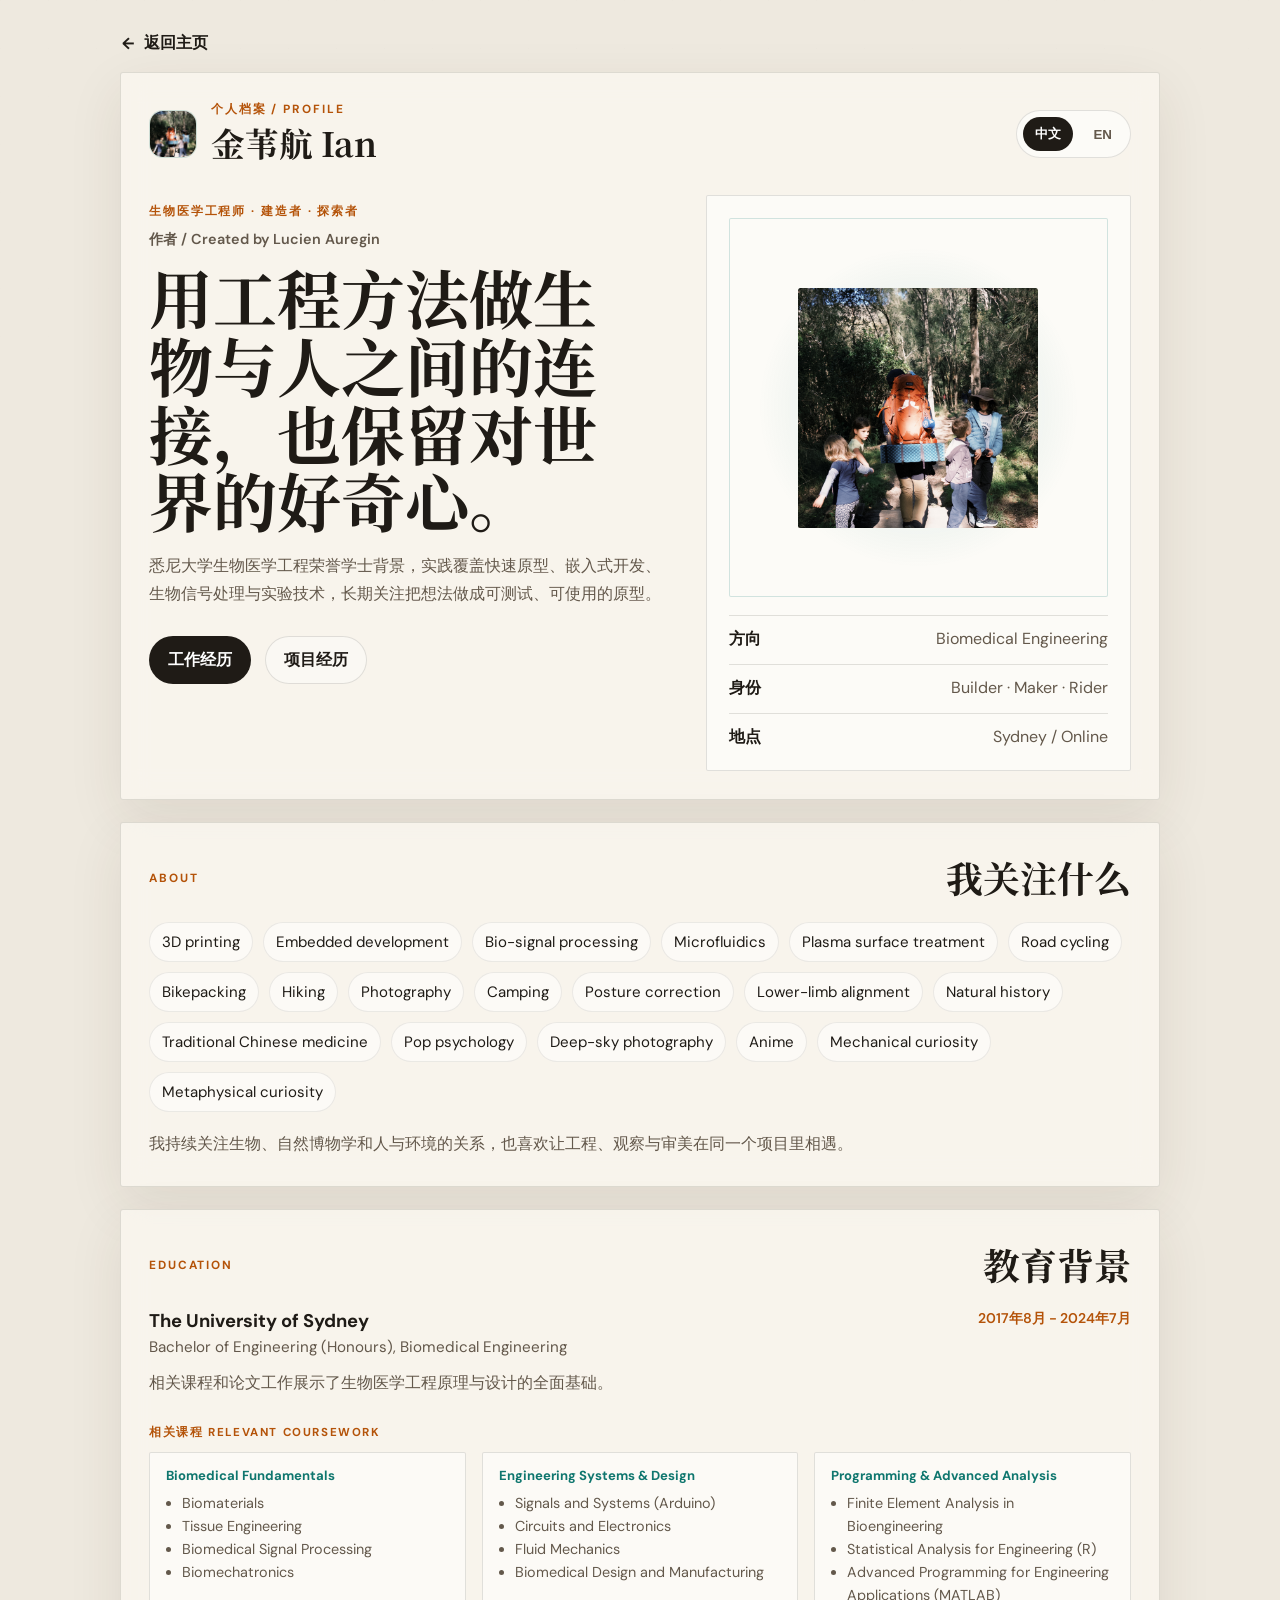
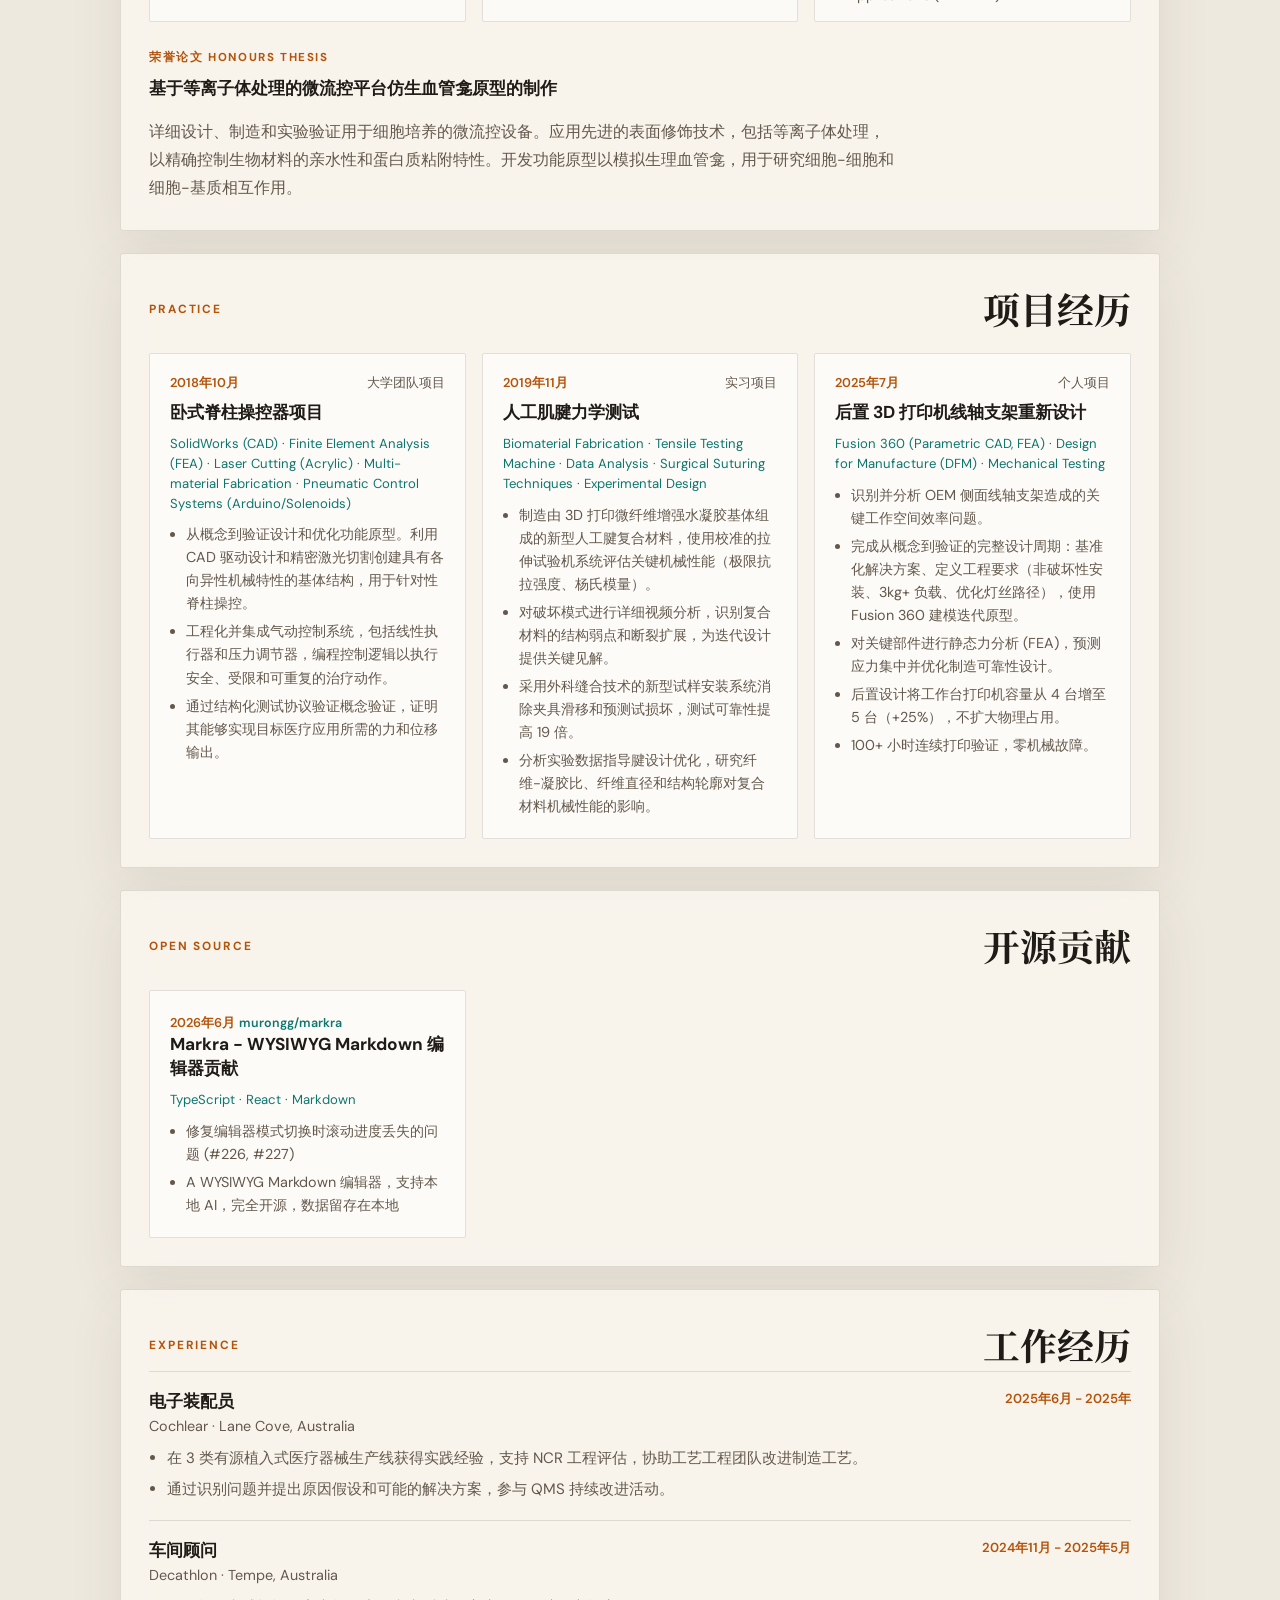
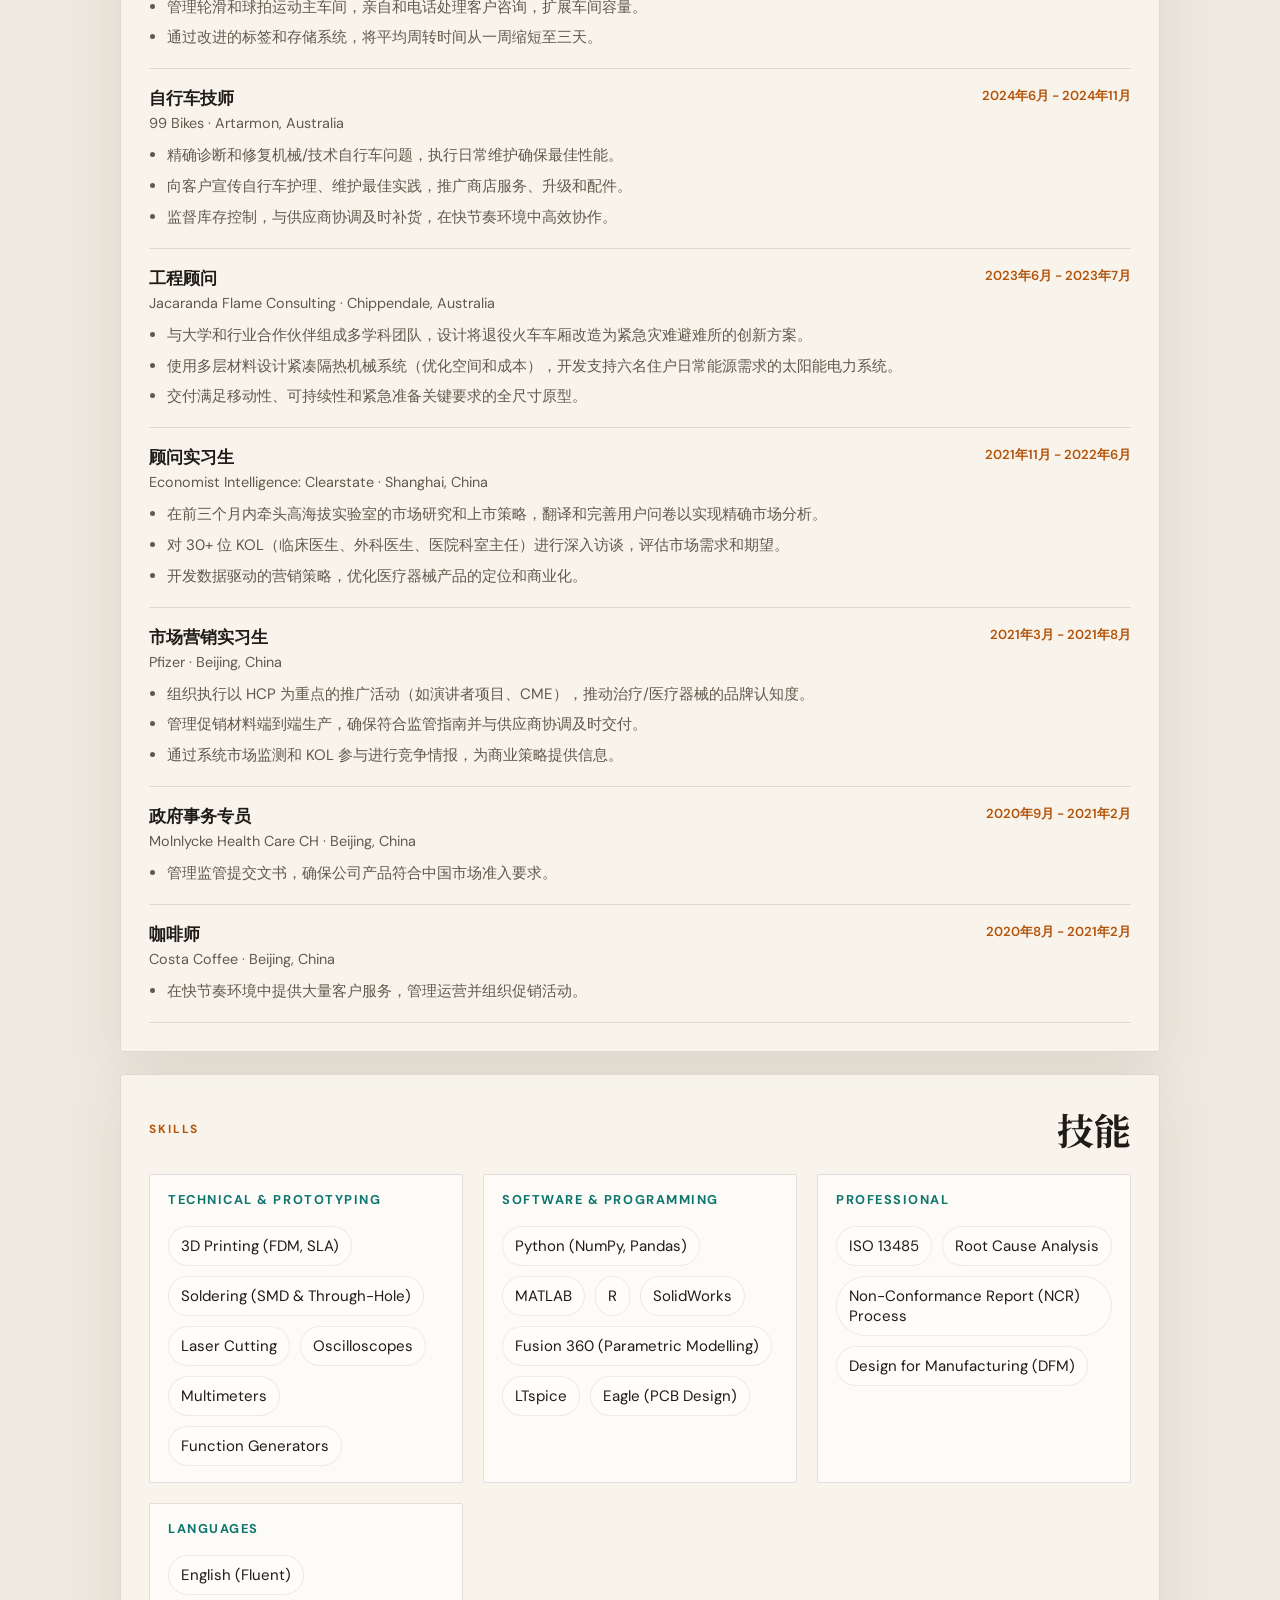
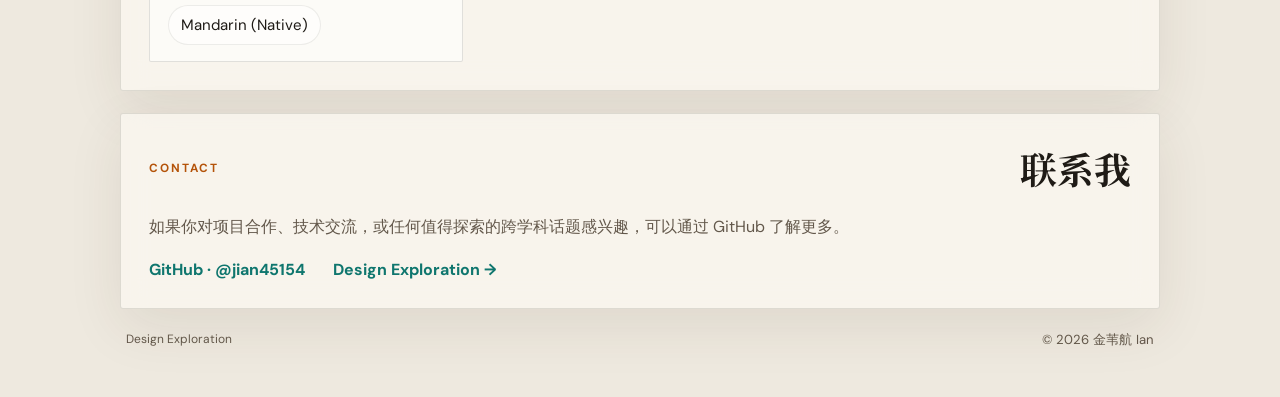
==== details.html @ 12841c48 "Redesign portfolio with concise landing page" ====
<!DOCTYPE html>
<html lang="zh-CN">
  <head>
    <meta charset="UTF-8" />
    <meta name="viewport" content="width=device-width, initial-scale=1.0" />
    <meta name="description" content="Personal portfolio of Weihang (Ian) Jin" />
    <meta name="theme-color" content="#f4efe6" />
    <meta property="og:type" content="website" />
    <meta property="og:title" content="Weihang (Ian) Jin | Personal Portfolio" />
    <meta property="og:description" content="Biomedical engineering, hands-on prototyping, and interdisciplinary curiosity." />
    <meta property="og:url" content="https://jian45154.github.io/" />
    <link rel="canonical" href="https://jian45154.github.io/" />
    <link rel="icon" href="./favicon.svg" type="image/svg+xml" />
    <title>Weihang (Ian) Jin | Personal Portfolio</title>
    <link rel="preconnect" href="https://fonts.googleapis.com" />
    <link rel="preconnect" href="https://fonts.gstatic.com" crossorigin />
    <link href="https://fonts.googleapis.com/css2?family=DM+Sans:wght@400;500;600;700&family=Noto+Serif+SC:wght@500;600;700&display=swap" rel="stylesheet" />
    <link rel="stylesheet" href="./styles.css" />
  </head>
  <body class="details-page">
    <a class="skip-link" href="#main-content">跳到主要内容</a>
    <div class="backdrop"></div>
    <main id="main-content" class="page details-shell">
      <nav class="details-nav" aria-label="Page navigation">
        <a class="back-link" href="./">
          <span aria-hidden="true">←</span>
          <span data-i18n="details.back">返回主页</span>
        </a>
      </nav>

      <!-- Hero -->
      <section class="hero">
        <div class="topbar">
          <div class="brand">
            <div class="portrait-ring" style="width:48px;height:48px;border-radius:14px;overflow:hidden;">
              <div class="portrait"><span>IA</span></div>
            </div>
            <div>
              <p class="eyebrow" data-i18n="details.eyebrow">个人档案 / Profile</p>
              <h1 data-field="brand-name">金苇航 Ian</h1>
            </div>
          </div>
          <div class="lang-switch" aria-label="Language switch">
            <button class="lang-btn active" type="button" data-lang="zh" aria-pressed="true">中文</button>
            <button class="lang-btn" type="button" data-lang="en" aria-pressed="false">EN</button>
          </div>
        </div>

        <div class="hero-grid">
          <div class="intro">
            <p class="kicker" data-field="hero-kicker">Biomedical Engineer · Builder · Explorer</p>
            <p class="byline" data-field="hero-byline">作者 / Created by Lucien Auregin</p>
            <h2 data-field="hero-title">用工程方法做生物与人之间的连接，也保留对世界的好奇心。</h2>
            <p class="lead" data-field="hero-lead">悉尼大学生物医学工程荣誉学士背景，实践覆盖快速原型、嵌入式开发、生物信号处理与实验技术，长期关注把想法做成可测试、可使用的原型。</p>
            <div class="actions">
              <a href="#experience" class="primary" data-i18n="details.experience">工作经历</a>
              <a href="#projects" class="secondary" data-i18n="details.projects">项目经历</a>
            </div>
          </div>

          <aside class="profile-card">
            <div class="portrait-ring">
              <div class="portrait"><span>IA</span></div>
            </div>
            <div class="stats">
              <div>
                <strong data-i18n="stats.title1">方向</strong>
                <span>Biomedical Engineering</span>
              </div>
              <div>
                <strong data-i18n="stats.title2">身份</strong>
                <span data-i18n="stats.value2">Builder · Maker · Rider</span>
              </div>
              <div>
                <strong data-i18n="stats.title3">地点</strong>
                <span data-i18n="stats.value3">Sydney / Online</span>
              </div>
            </div>
          </aside>
        </div>
      </section>

      <!-- About -->
      <section id="about" class="section">
        <div class="section-heading">
          <p class="eyebrow" data-i18n="about.eyebrow">About</p>
          <h3 data-field="about-title">我关注什么</h3>
        </div>
        <div class="chips" id="about-chips"></div>
        <p class="body-copy" data-field="about-body">我持续关注生物、自然博物学和人与环境的关系，也喜欢让工程、观察与审美在同一个项目里相遇。</p>
      </section>

      <!-- Education -->
      <section id="education" class="section">
        <div class="section-heading">
          <p class="eyebrow" data-i18n="education.eyebrow">Education</p>
          <h3 data-i18n="education.title">教育背景</h3>
        </div>
        <div class="edu-header">
          <div>
            <h4 data-field="edu-school">The University of Sydney</h4>
            <p class="edu-degree" data-field="edu-degree">Bachelor of Engineering (Honours), Biomedical Engineering</p>
          </div>
          <span class="edu-period" data-field="edu-period">Aug 2017 - Jul 2024</span>
        </div>
        <p class="edu-summary body-copy" data-field="edu-summary"></p>

        <div class="coursework-section">
          <h4 class="subsection-title">
            <span data-lang="zh">相关课程</span>
            <span data-lang="en">Relevant Coursework</span>
          </h4>
          <div class="coursework-list"></div>
        </div>

        <div class="thesis-section">
          <h4 class="subsection-title">
            <span data-lang="zh">荣誉论文</span>
            <span data-lang="en">Honours Thesis</span>
          </h4>
          <h5 class="thesis-title" data-field="thesis-title"></h5>
          <p class="body-copy" data-field="thesis-body"></p>
        </div>
      </section>

      <!-- Projects -->
      <section id="projects" class="section">
        <div class="section-heading">
          <p class="eyebrow" data-i18n="projects.eyebrow">Practice</p>
          <h3 data-i18n="projects.title">实践方向</h3>
        </div>
        <div class="cards"></div>
      </section>

      <!-- Open Source Contributions -->
      <section id="contributions" class="section">
        <div class="section-heading">
          <p class="eyebrow" data-i18n="contributions.eyebrow">Open Source</p>
          <h3 data-i18n="contributions.title">开源贡献</h3>
        </div>
        <div class="cards"></div>
      </section>

      <!-- Experience -->
      <section id="experience" class="section">
        <div class="section-heading">
          <p class="eyebrow" data-i18n="experience.eyebrow">Experience</p>
          <h3 data-i18n="experience.title">工作经历</h3>
        </div>
        <div class="experience-list"></div>
      </section>

      <!-- Skills -->
      <section id="skills" class="section">
        <div class="section-heading">
          <p class="eyebrow" data-i18n="skills.eyebrow">Skills</p>
          <h3 data-i18n="skills.title">技能</h3>
        </div>
        <div class="skills-grid"></div>
      </section>

      <!-- Contact -->
      <section class="section contact">
        <div class="section-heading">
          <p class="eyebrow" data-i18n="contact.eyebrow">Contact</p>
          <h3 data-i18n="contact.title">联系我</h3>
        </div>
        <p class="body-copy" data-i18n="contact.body">如果你对项目合作、技术交流，或任何值得探索的跨学科话题感兴趣，可以通过 GitHub 了解更多。</p>
        <a class="profile-link" href="https://github.com/jian45154" target="_blank" rel="noreferrer" data-i18n="contact.link">GitHub · @jian45154</a>
        <a class="profile-link" href="./design-demos/benchmark.html" target="_blank" rel="noopener" style="margin-left:1.5rem;">Design Exploration →</a>
      </section>

      <footer class="footer">
        <a href="./design-demos/benchmark.html" style="color:var(--muted);text-decoration:none;font-size:0.75rem;">Design Exploration</a>
        <span data-field="footer-name">© 2026 金苇航 Ian</span>
      </footer>
    </main>

    <script src="./script.js"></script>
  </body>
</html>
---- styles.css ----
:root {
  color-scheme: light;
  --bg: #f4efe6;
  --bg-2: #efe5d5;
  --card: rgba(255, 255, 255, 0.72);
  --text: #1f1b16;
  --muted: #63584b;
  --line: rgba(31, 27, 22, 0.12);
  --accent: #0f766e;
  --accent-2: #b45309;
  --shadow: 0 24px 70px rgba(68, 45, 21, 0.14);
}

* {
  box-sizing: border-box;
}

html {
  scroll-behavior: smooth;
}

body {
  margin: 0;
  font-family: "DM Sans", system-ui, sans-serif;
  color: var(--text);
  background:
    radial-gradient(circle at top left, rgba(180, 83, 9, 0.15), transparent 32%),
    radial-gradient(circle at top right, rgba(15, 118, 110, 0.12), transparent 30%),
    linear-gradient(180deg, var(--bg), var(--bg-2));
}

.skip-link {
  position: fixed;
  top: 12px;
  left: 12px;
  z-index: 10;
  transform: translateY(-160%);
  padding: 10px 14px;
  border-radius: 10px;
  background: var(--text);
  color: white;
  text-decoration: none;
}

.skip-link:focus {
  transform: translateY(0);
}

.backdrop {
  position: fixed;
  inset: 0;
  pointer-events: none;
  background-image:
    linear-gradient(rgba(31, 27, 22, 0.03) 1px, transparent 1px),
    linear-gradient(90deg, rgba(31, 27, 22, 0.03) 1px, transparent 1px);
  background-size: 36px 36px;
  mask-image: linear-gradient(180deg, rgba(0, 0, 0, 0.3), transparent 85%);
}

.page {
  width: min(1120px, calc(100% - 32px));
  margin: 0 auto;
  padding: 28px 0 48px;
}

.hero,
.section {
  background: var(--card);
  border: 1px solid var(--line);
  box-shadow: var(--shadow);
  backdrop-filter: blur(14px);
  border-radius: 28px;
  padding: 28px;
}

.section {
  margin-top: 22px;
}

.topbar,
.hero-grid,
.actions,
.brand,
.section-heading,
.stats {
  display: flex;
}

.topbar,
.section-heading {
  justify-content: space-between;
  align-items: center;
}

.brand {
  gap: 14px;
  align-items: center;
}

.brand-mark {
  display: grid;
  place-items: center;
  width: 48px;
  height: 48px;
  border-radius: 16px;
  background: linear-gradient(135deg, var(--accent), #14532d);
  color: white;
  font-size: 0.82rem;
  font-weight: 800;
  letter-spacing: 0.08em;
}

.eyebrow,
.kicker {
  margin: 0;
  text-transform: uppercase;
  letter-spacing: 0.16em;
  color: var(--accent-2);
  font-size: 0.74rem;
  font-weight: 700;
}

h1,
h2,
h3,
h4,
p {
  margin: 0;
}

h1,
h2,
h3 {
  font-family: "Noto Serif SC", Georgia, serif;
}

h1 {
  font-size: clamp(1.6rem, 3vw, 2.1rem);
}

h2 {
  margin-top: 14px;
  font-size: clamp(2.2rem, 5vw, 4.2rem);
  line-height: 1.06;
  max-width: 12ch;
}

h3 {
  font-size: clamp(1.5rem, 3vw, 2.3rem);
}

h4 {
  font-size: 1.08rem;
  margin-bottom: 10px;
}

.hero-grid {
  gap: 30px;
  align-items: stretch;
  margin-top: 28px;
}

.intro {
  flex: 1.25;
  padding-top: 8px;
}

.byline {
  margin-top: 10px;
  color: var(--muted);
  font-size: 0.9rem;
  font-weight: 600;
}

.lead,
.body-copy {
  color: var(--muted);
  line-height: 1.75;
  margin-top: 18px;
  max-width: 68ch;
}

.actions {
  gap: 14px;
  margin-top: 28px;
  flex-wrap: wrap;
}

.primary,
.secondary {
  text-decoration: none;
  border-radius: 999px;
  padding: 12px 18px;
  font-weight: 700;
  border: 1px solid transparent;
  transition:
    transform 160ms ease,
    background-color 160ms ease,
    border-color 160ms ease;
}

.primary {
  background: var(--text);
  color: white;
}

.secondary {
  color: var(--text);
  border-color: var(--line);
  background: rgba(255, 255, 255, 0.35);
}

.primary:hover,
.secondary:hover {
  transform: translateY(-2px);
}

.profile-card {
  flex: 0.9;
  min-width: 290px;
  border-radius: 24px;
  border: 1px solid var(--line);
  background: rgba(255, 255, 255, 0.55);
  padding: 22px;
}

.portrait-ring {
  display: grid;
  place-items: center;
  aspect-ratio: 1;
  border-radius: 28px;
  background: radial-gradient(circle at center, rgba(15, 118, 110, 0.18), transparent 60%);
  border: 1px solid rgba(15, 118, 110, 0.18);
}

.portrait {
  display: grid;
  place-items: center;
  width: min(100%, 240px);
  aspect-ratio: 1;
  border-radius: 999px;
  background: linear-gradient(145deg, #ffffff, #eadcc7);
  box-shadow: inset 0 0 0 1px rgba(31, 27, 22, 0.08);
}

.portrait span {
  font-size: 2.1rem;
  font-weight: 800;
  letter-spacing: 0.2em;
}

.stats {
  flex-direction: column;
  gap: 14px;
  margin-top: 18px;
}

.stats div {
  display: flex;
  justify-content: space-between;
  gap: 12px;
  border-top: 1px solid var(--line);
  padding-top: 12px;
}

.stats strong {
  min-width: 3em;
}

.stats span {
  text-align: right;
  color: var(--muted);
}

.chips {
  display: flex;
  flex-wrap: wrap;
  gap: 10px;
  margin-top: 18px;
}

.chips span {
  padding: 9px 12px;
  border-radius: 999px;
  background: rgba(255, 255, 255, 0.5);
  border: 1px solid rgba(31, 27, 22, 0.08);
  color: var(--text);
  font-size: 0.94rem;
}

.cards {
  display: grid;
  grid-template-columns: repeat(3, minmax(0, 1fr));
  gap: 16px;
  margin-top: 18px;
}

.card {
  background: rgba(255, 255, 255, 0.62);
  border: 1px solid var(--line);
  border-radius: 22px;
  padding: 20px;
}

.contact .profile-link {
  display: inline-flex;
  margin-top: 18px;
  color: var(--accent);
  font-weight: 700;
  text-decoration: none;
}

.contact .profile-link:hover {
  text-decoration: underline;
  text-underline-offset: 4px;
}

.lang-switch {
  display: inline-flex;
  gap: 8px;
  padding: 6px;
  border-radius: 999px;
  background: rgba(255, 255, 255, 0.55);
  border: 1px solid var(--line);
}

.lang-btn {
  border: 0;
  background: transparent;
  color: var(--muted);
  padding: 8px 12px;
  border-radius: 999px;
  font-weight: 700;
  cursor: pointer;
}

.lang-btn.active {
  background: var(--text);
  color: white;
}

.footer {
  display: flex;
  justify-content: space-between;
  gap: 16px;
  padding: 22px 6px 0;
  color: var(--muted);
  font-size: 0.82rem;
}

a:focus-visible,
button:focus-visible {
  outline: 3px solid rgba(15, 118, 110, 0.42);
  outline-offset: 3px;
}

/* Education */
.edu-header {
  display: flex;
  justify-content: space-between;
  align-items: flex-start;
  gap: 16px;
  margin-top: 18px;
}
.edu-header h4 { font-size: 1.15rem; margin-bottom: 4px; }
.edu-degree { color: var(--muted); font-size: 0.95rem; margin: 0; }
.edu-period {
  font-size: 0.88rem;
  color: var(--accent-2);
  font-weight: 600;
  white-space: nowrap;
  flex-shrink: 0;
}
.edu-summary { margin-top: 12px !important; }

.subsection-title {
  font-size: 0.72rem;
  text-transform: uppercase;
  letter-spacing: 0.14em;
  color: var(--accent-2);
  font-weight: 700;
  margin: 28px 0 12px;
}
.thesis-title { font-size: 1.05rem; margin: 0 0 8px; font-weight: 700; }

.coursework-section { margin-top: 0; }
.coursework-list {
  display: grid;
  grid-template-columns: repeat(auto-fit, minmax(220px, 1fr));
  gap: 16px;
}
.coursework-group {
  background: rgba(255,255,255,0.5);
  border: 1px solid var(--line);
  border-radius: 16px;
  padding: 14px 16px;
}
.coursework-group h4 {
  font-size: 0.82rem;
  font-weight: 700;
  color: var(--accent);
  margin-bottom: 8px;
}
.coursework-group ul {
  margin: 0; padding-left: 16px;
  color: var(--muted);
  font-size: 0.9rem;
  line-height: 1.6;
}

/* Experience */
.exp-item {
  border-top: 1px solid var(--line);
  padding: 18px 0;
}
.exp-item:last-child { border-bottom: 1px solid var(--line); }
.exp-header {
  display: flex;
  justify-content: space-between;
  align-items: flex-start;
  gap: 16px;
  margin-bottom: 10px;
}
.exp-left { flex: 1; }
.exp-title { font-size: 1.05rem; margin: 0 0 2px; font-weight: 700; }
.exp-company { font-size: 0.9rem; color: var(--muted); }
.exp-period { font-size: 0.82rem; color: var(--accent-2); font-weight: 600; white-space: nowrap; flex-shrink: 0; }
.exp-highlights {
  margin: 0;
  padding-left: 18px;
  color: var(--muted);
  font-size: 0.94rem;
  line-height: 1.65;
}
.exp-highlights li + li { margin-top: 6px; }

/* Skills */
.skills-grid {
  display: grid;
  grid-template-columns: repeat(auto-fit, minmax(240px, 1fr));
  gap: 20px;
  margin-top: 18px;
}
.skill-group {
  background: rgba(255,255,255,0.55);
  border: 1px solid var(--line);
  border-radius: 18px;
  padding: 16px 18px;
}
.skill-category {
  font-size: 0.8rem;
  text-transform: uppercase;
  letter-spacing: 0.12em;
  color: var(--accent);
  font-weight: 700;
  margin: 0 0 10px;
}

/* Project cards */
.project-card .card-header {
  display: flex;
  justify-content: space-between;
  align-items: center;
  margin-bottom: 8px;
  gap: 8px;
}
.card-period { font-size: 0.8rem; color: var(--accent-2); font-weight: 600; }
.card-org { font-size: 0.8rem; color: var(--muted); }
.card-repo {
  font-size: 0.78rem;
  color: var(--accent);
  text-decoration: none;
  font-weight: 600;
}
.card-repo:hover { text-decoration: underline; }
.card-tech {
  font-size: 0.82rem;
  color: var(--accent);
  margin-bottom: 10px;
  line-height: 1.5;
}
.card-highlights {
  margin: 0;
  padding-left: 16px;
  color: var(--muted);
  font-size: 0.9rem;
  line-height: 1.6;
}
.card-highlights li + li { margin-top: 5px; }

@media (max-width: 860px) {
  .edu-header { flex-direction: column; }
  .exp-header { flex-direction: column; gap: 4px; }
  .coursework-list { grid-template-columns: 1fr; }
  .skills-grid { grid-template-columns: 1fr; }
}

/* Editorial portfolio */
.home-page,
.details-page {
  background:
    linear-gradient(90deg, transparent 0, transparent calc(50% - 0.5px), rgba(31, 27, 22, 0.055) 50%, transparent calc(50% + 0.5px)),
    #eee9df;
}

.home-page .backdrop,
.details-page .backdrop {
  opacity: 0.42;
  background-size: 48px 48px;
}

.home-shell {
  min-height: 100vh;
  display: flex;
  flex-direction: column;
  padding: 34px 0 24px;
}

.site-header,
.details-nav {
  display: flex;
  justify-content: space-between;
  align-items: center;
}

.wordmark {
  display: grid;
  place-items: center;
  width: 46px;
  height: 46px;
  border: 1px solid var(--text);
  color: var(--text);
  text-decoration: none;
  font-family: "Noto Serif SC", Georgia, serif;
  font-weight: 700;
  letter-spacing: -0.04em;
}

.home-hero {
  flex: 1;
  display: grid;
  grid-template-columns: minmax(0, 1.25fr) minmax(280px, 0.75fr);
  gap: clamp(48px, 8vw, 120px);
  align-items: center;
  padding: clamp(64px, 10vh, 120px) 0;
}

.home-copy {
  max-width: 720px;
}

.home-name {
  margin-top: 22px;
  font-size: clamp(4rem, 8vw, 7.4rem);
  font-family: "Noto Serif SC", Georgia, serif;
  font-weight: 600;
  line-height: 0.95;
  letter-spacing: -0.065em;
}

.home-copy h2 {
  max-width: 30ch;
  margin-top: 30px;
  font-family: "DM Sans", "Noto Serif SC", system-ui, sans-serif;
  font-size: clamp(1.35rem, 2.4vw, 2rem);
  font-weight: 500;
  line-height: 1.35;
  letter-spacing: -0.025em;
  text-wrap: balance;
}

.home-copy .lead {
  max-width: 56ch;
  margin-top: 30px;
  font-size: clamp(1rem, 1.5vw, 1.18rem);
}

.home-actions {
  display: flex;
  flex-wrap: wrap;
  gap: 14px 28px;
  align-items: center;
  margin-top: 38px;
}

.text-link {
  color: var(--muted);
  text-decoration: none;
  font-weight: 600;
  padding-bottom: 4px;
  border-bottom: 1px solid rgba(31, 27, 22, 0.22);
}

.primary-link {
  display: inline-flex;
  gap: 14px;
  align-items: center;
  color: var(--text);
  font-size: 1.05rem;
  border-bottom-color: var(--text);
}

.text-link:hover {
  color: var(--accent);
  border-bottom-color: var(--accent);
}

.home-portrait {
  margin: 0;
  align-self: center;
}

.home-portrait .portrait {
  width: 100%;
  max-width: 370px;
  border-radius: 2px;
  aspect-ratio: 4 / 5;
  background: #ded3c2;
  box-shadow: 18px 18px 0 rgba(180, 83, 9, 0.12);
  overflow: hidden;
}

.home-portrait .portrait img {
  border-radius: 2px !important;
  filter: saturate(0.78) contrast(1.03);
}

.home-portrait figcaption {
  display: flex;
  justify-content: space-between;
  gap: 18px;
  max-width: 370px;
  margin-top: 16px;
  color: var(--muted);
  font-size: 0.78rem;
  text-transform: uppercase;
  letter-spacing: 0.08em;
}

.home-footer {
  display: flex;
  justify-content: space-between;
  gap: 20px;
  padding-top: 18px;
  border-top: 1px solid var(--line);
  color: var(--muted);
  font-size: 0.78rem;
}

.details-shell {
  max-width: 1040px;
}

.details-nav {
  padding: 4px 2px 18px;
}

.back-link {
  display: inline-flex;
  gap: 10px;
  align-items: center;
  color: var(--text);
  text-decoration: none;
  font-weight: 700;
}

.details-page .hero,
.details-page .section {
  border-radius: 3px;
  box-shadow: 0 18px 55px rgba(68, 45, 21, 0.09);
  background: rgba(250, 247, 240, 0.82);
}

.details-page .card,
.details-page .profile-card,
.details-page .coursework-group,
.details-page .skill-group {
  border-radius: 2px;
}

.details-page .portrait-ring {
  border-radius: 2px;
}

.details-page .portrait {
  border-radius: 2px;
  overflow: hidden;
}

.details-page .portrait img {
  border-radius: 2px !important;
}

@media (max-width: 760px) {
  .home-shell {
    padding-top: 22px;
  }

  .home-hero {
    grid-template-columns: 1fr;
    gap: 46px;
    padding: 56px 0;
  }

  .home-copy h2 {
    font-size: clamp(1.25rem, 5.8vw, 1.75rem);
  }

  .home-name {
    font-size: clamp(3.6rem, 18vw, 5.4rem);
  }

  .home-portrait {
    width: min(82%, 370px);
  }

  .home-footer,
  .home-portrait figcaption {
    flex-direction: column;
  }
}

@media (max-width: 640px) {
  .stats div { flex-direction: column; }
  .stats span { text-align: left; }
}

@media (prefers-reduced-motion: reduce) {
  html { scroll-behavior: auto; }
  .primary, .secondary { transition: none; }
}
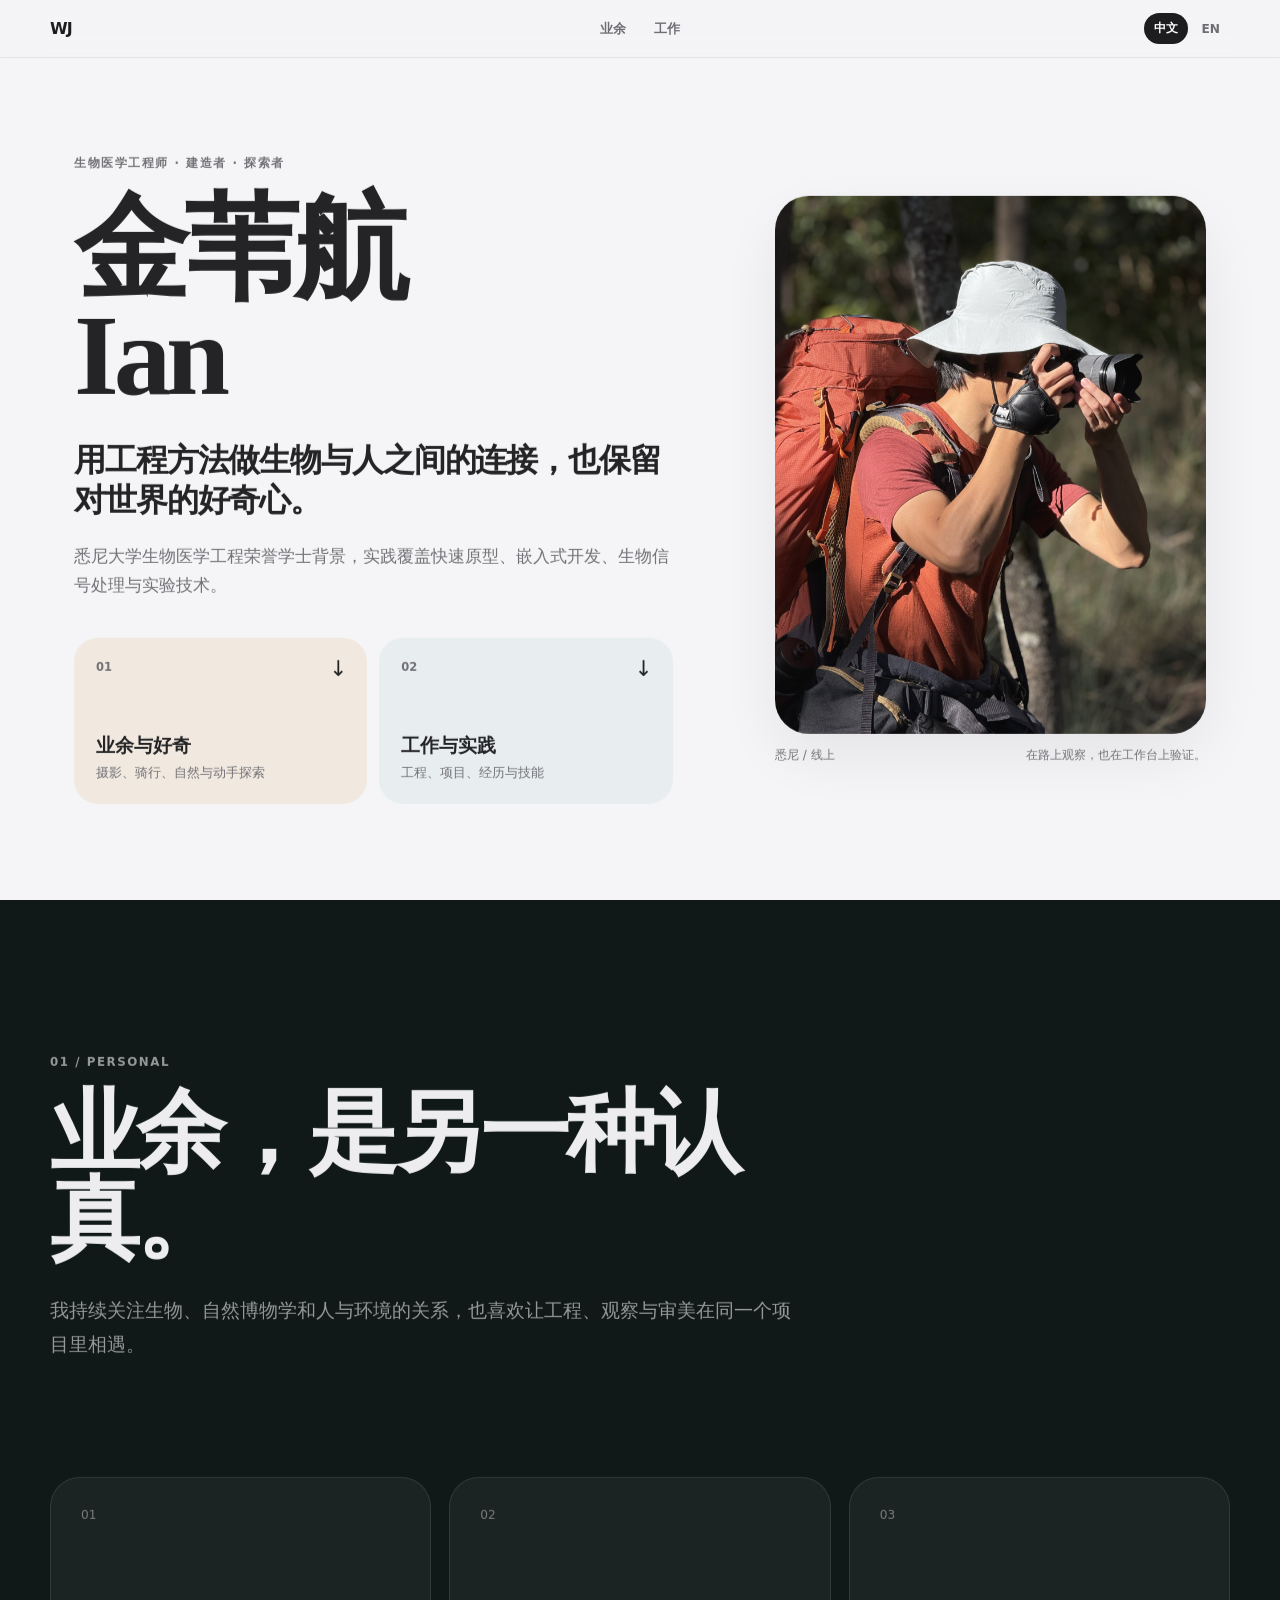
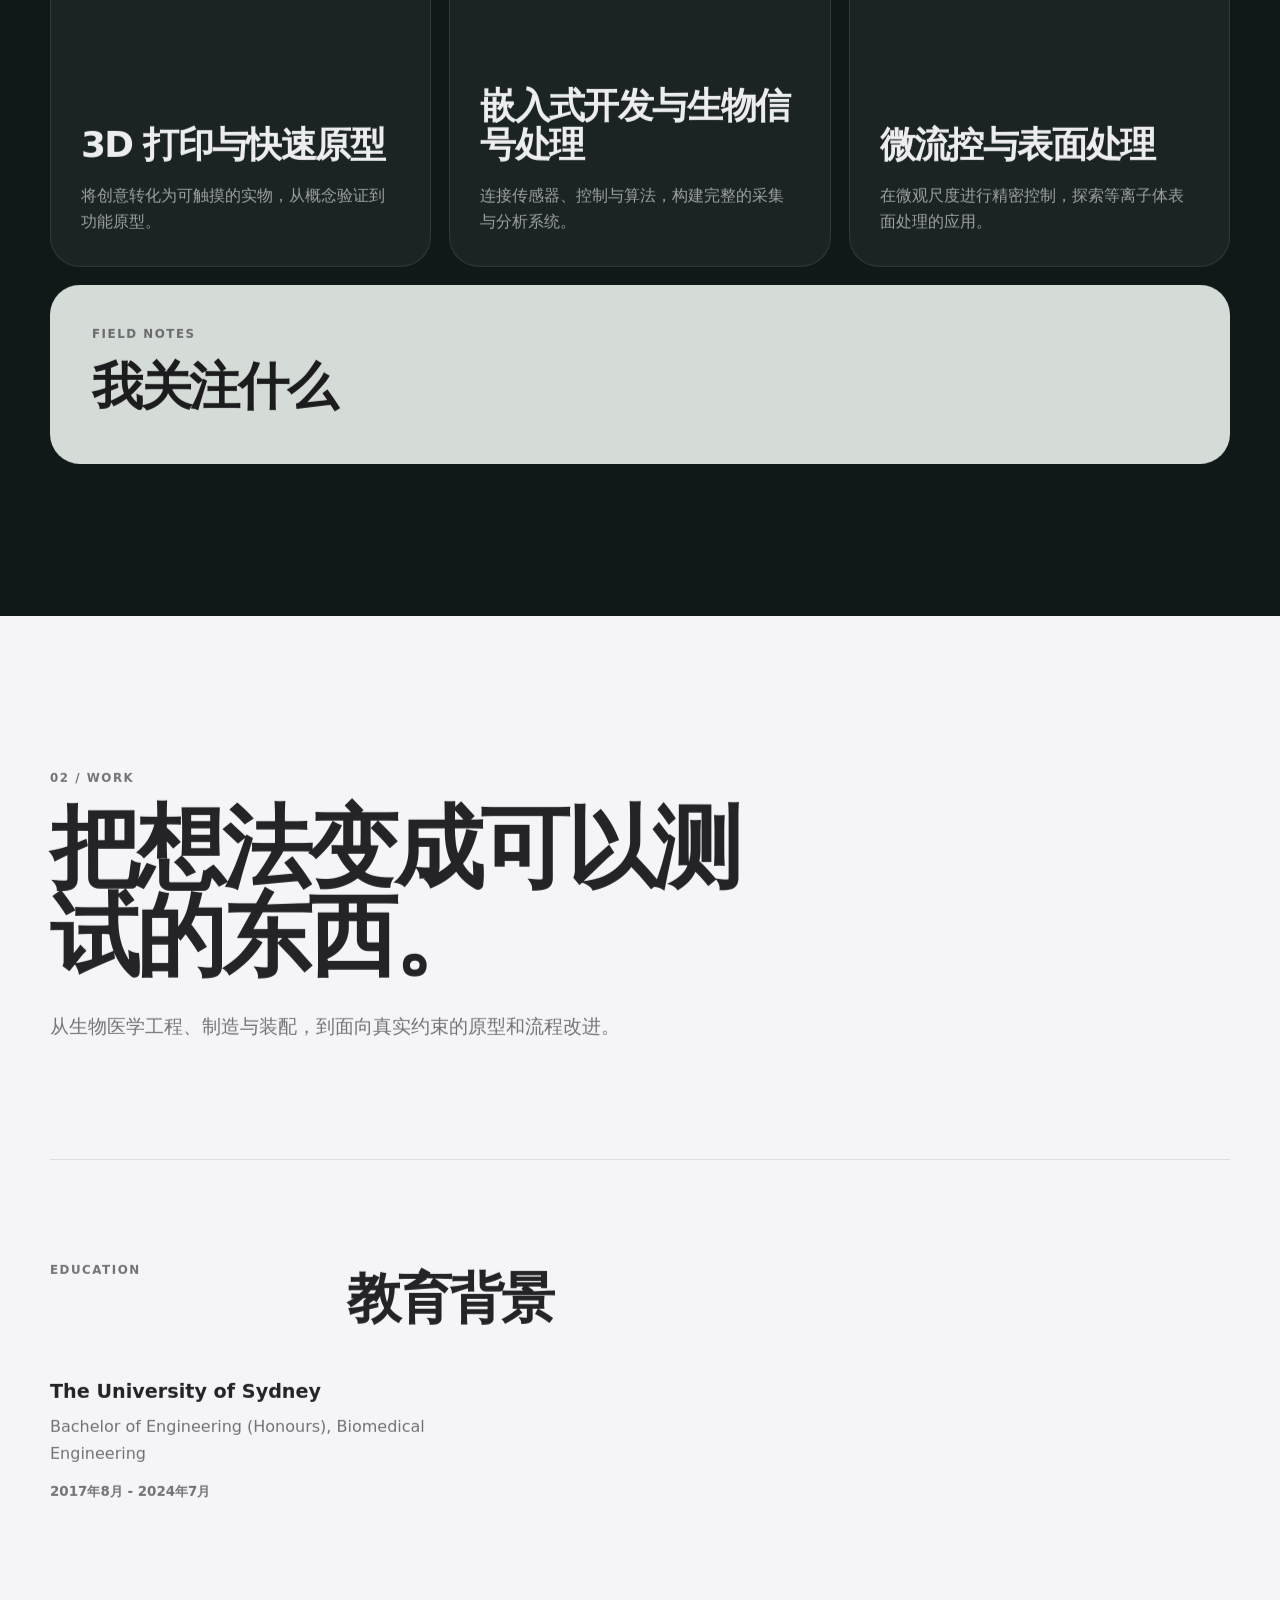
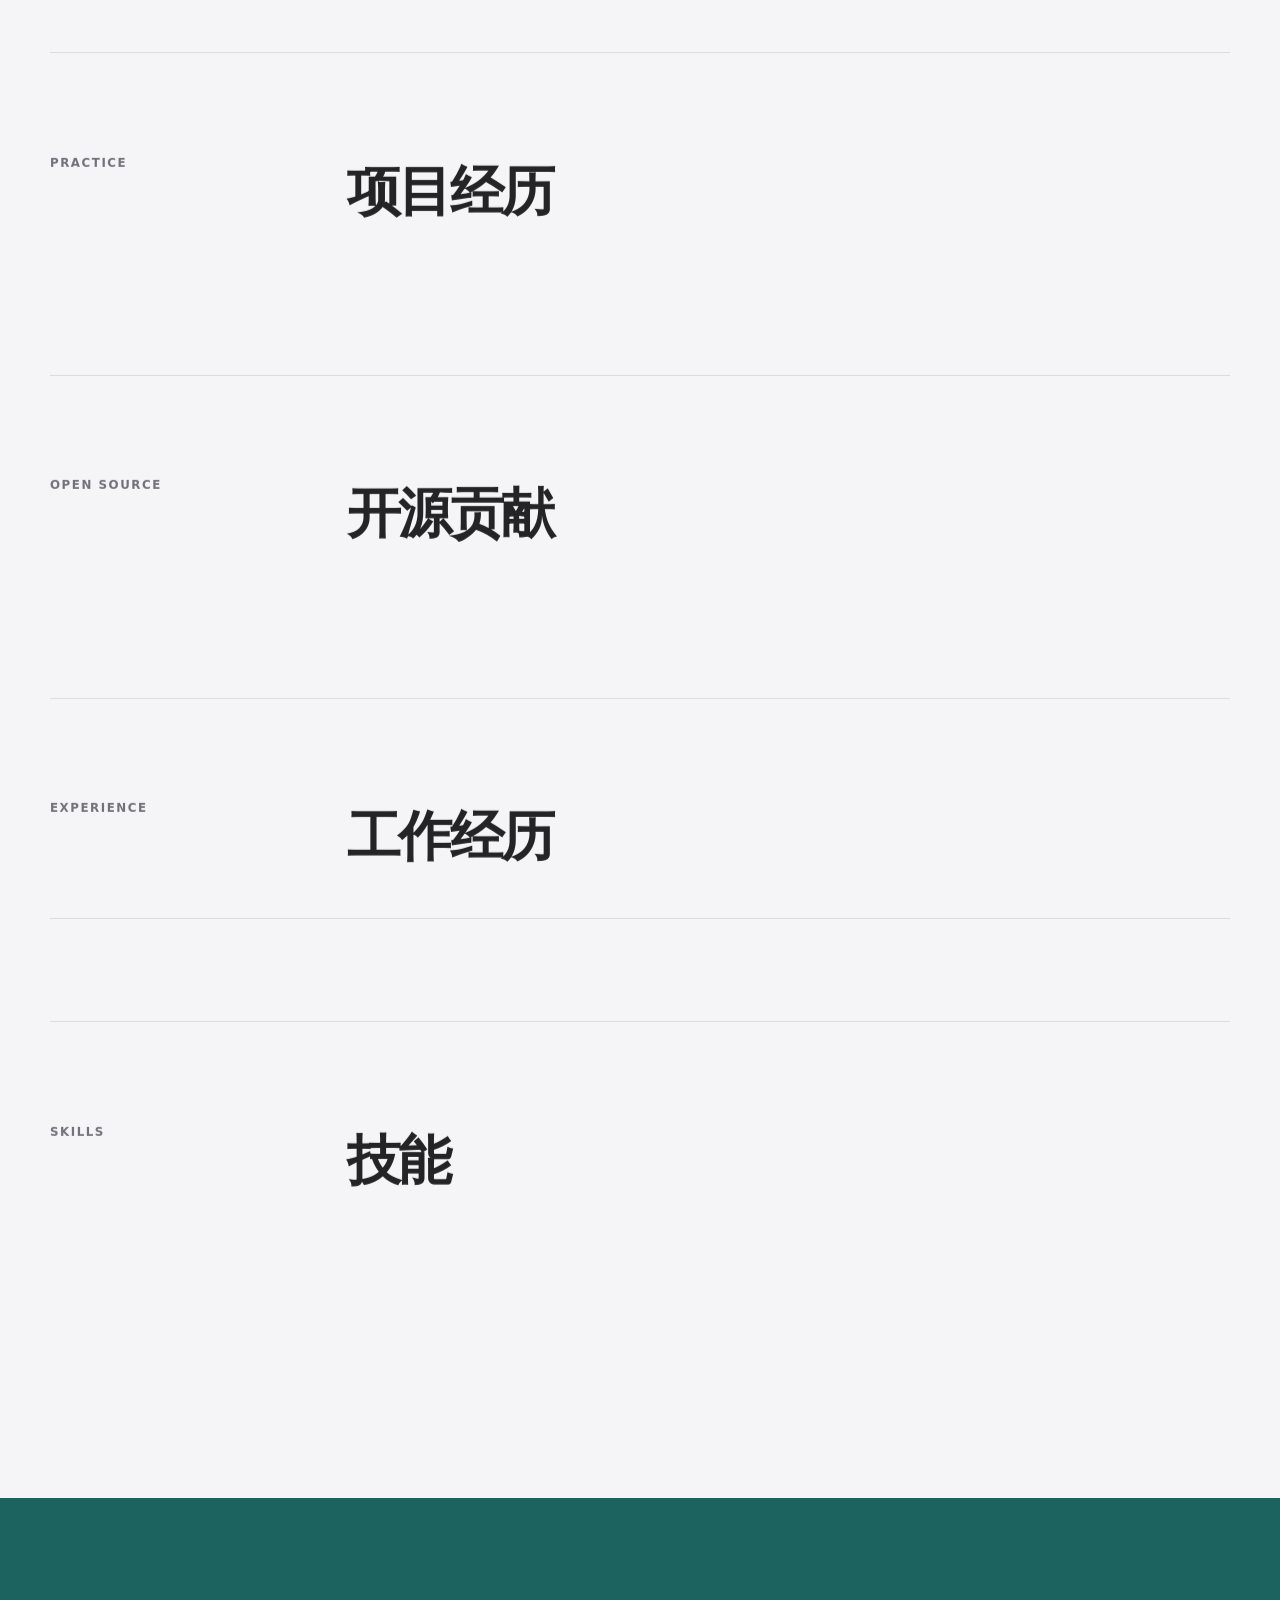
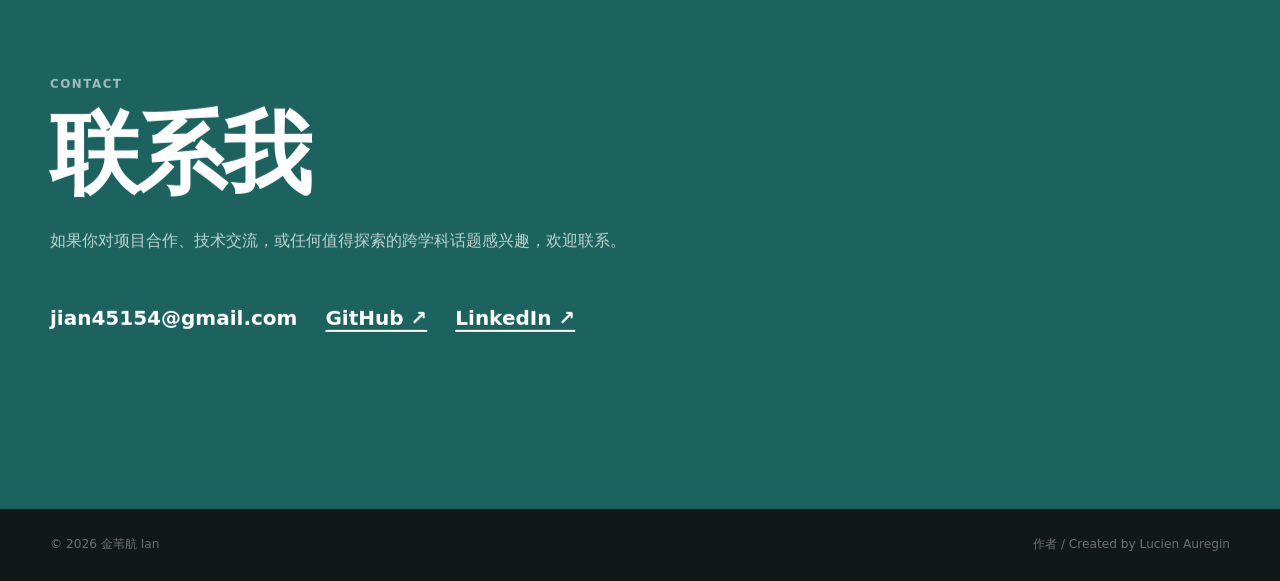
==== commit 0f573aca: "Unify portfolio into scrolling single page" ====
--- a/details.html
+++ b/details.html
@@ -3,179 +3,11 @@
   <head>
     <meta charset="UTF-8" />
     <meta name="viewport" content="width=device-width, initial-scale=1.0" />
-    <meta name="description" content="Personal portfolio of Weihang (Ian) Jin" />
-    <meta name="theme-color" content="#f4efe6" />
-    <meta property="og:type" content="website" />
-    <meta property="og:title" content="Weihang (Ian) Jin | Personal Portfolio" />
-    <meta property="og:description" content="Biomedical engineering, hands-on prototyping, and interdisciplinary curiosity." />
-    <meta property="og:url" content="https://jian45154.github.io/" />
-    <link rel="canonical" href="https://jian45154.github.io/" />
-    <link rel="icon" href="./favicon.svg" type="image/svg+xml" />
-    <title>Weihang (Ian) Jin | Personal Portfolio</title>
-    <link rel="preconnect" href="https://fonts.googleapis.com" />
-    <link rel="preconnect" href="https://fonts.gstatic.com" crossorigin />
-    <link href="https://fonts.googleapis.com/css2?family=DM+Sans:wght@400;500;600;700&family=Noto+Serif+SC:wght@500;600;700&display=swap" rel="stylesheet" />
-    <link rel="stylesheet" href="./styles.css" />
+    <meta http-equiv="refresh" content="0; url=./#work" />
+    <link rel="canonical" href="https://jian45154.github.io/#work" />
+    <title>Redirecting to portfolio</title>
   </head>
-  <body class="details-page">
-    <a class="skip-link" href="#main-content">跳到主要内容</a>
-    <div class="backdrop"></div>
-    <main id="main-content" class="page details-shell">
-      <nav class="details-nav" aria-label="Page navigation">
-        <a class="back-link" href="./">
-          <span aria-hidden="true">←</span>
-          <span data-i18n="details.back">返回主页</span>
-        </a>
-      </nav>
-
-      <!-- Hero -->
-      <section class="hero">
-        <div class="topbar">
-          <div class="brand">
-            <div class="portrait-ring" style="width:48px;height:48px;border-radius:14px;overflow:hidden;">
-              <div class="portrait"><span>IA</span></div>
-            </div>
-            <div>
-              <p class="eyebrow" data-i18n="details.eyebrow">个人档案 / Profile</p>
-              <h1 data-field="brand-name">金苇航 Ian</h1>
-            </div>
-          </div>
-          <div class="lang-switch" aria-label="Language switch">
-            <button class="lang-btn active" type="button" data-lang="zh" aria-pressed="true">中文</button>
-            <button class="lang-btn" type="button" data-lang="en" aria-pressed="false">EN</button>
-          </div>
-        </div>
-
-        <div class="hero-grid">
-          <div class="intro">
-            <p class="kicker" data-field="hero-kicker">Biomedical Engineer · Builder · Explorer</p>
-            <p class="byline" data-field="hero-byline">作者 / Created by Lucien Auregin</p>
-            <h2 data-field="hero-title">用工程方法做生物与人之间的连接，也保留对世界的好奇心。</h2>
-            <p class="lead" data-field="hero-lead">悉尼大学生物医学工程荣誉学士背景，实践覆盖快速原型、嵌入式开发、生物信号处理与实验技术，长期关注把想法做成可测试、可使用的原型。</p>
-            <div class="actions">
-              <a href="#experience" class="primary" data-i18n="details.experience">工作经历</a>
-              <a href="#projects" class="secondary" data-i18n="details.projects">项目经历</a>
-            </div>
-          </div>
-
-          <aside class="profile-card">
-            <div class="portrait-ring">
-              <div class="portrait"><span>IA</span></div>
-            </div>
-            <div class="stats">
-              <div>
-                <strong data-i18n="stats.title1">方向</strong>
-                <span>Biomedical Engineering</span>
-              </div>
-              <div>
-                <strong data-i18n="stats.title2">身份</strong>
-                <span data-i18n="stats.value2">Builder · Maker · Rider</span>
-              </div>
-              <div>
-                <strong data-i18n="stats.title3">地点</strong>
-                <span data-i18n="stats.value3">Sydney / Online</span>
-              </div>
-            </div>
-          </aside>
-        </div>
-      </section>
-
-      <!-- About -->
-      <section id="about" class="section">
-        <div class="section-heading">
-          <p class="eyebrow" data-i18n="about.eyebrow">About</p>
-          <h3 data-field="about-title">我关注什么</h3>
-        </div>
-        <div class="chips" id="about-chips"></div>
-        <p class="body-copy" data-field="about-body">我持续关注生物、自然博物学和人与环境的关系，也喜欢让工程、观察与审美在同一个项目里相遇。</p>
-      </section>
-
-      <!-- Education -->
-      <section id="education" class="section">
-        <div class="section-heading">
-          <p class="eyebrow" data-i18n="education.eyebrow">Education</p>
-          <h3 data-i18n="education.title">教育背景</h3>
-        </div>
-        <div class="edu-header">
-          <div>
-            <h4 data-field="edu-school">The University of Sydney</h4>
-            <p class="edu-degree" data-field="edu-degree">Bachelor of Engineering (Honours), Biomedical Engineering</p>
-          </div>
-          <span class="edu-period" data-field="edu-period">Aug 2017 - Jul 2024</span>
-        </div>
-        <p class="edu-summary body-copy" data-field="edu-summary"></p>
-
-        <div class="coursework-section">
-          <h4 class="subsection-title">
-            <span data-lang="zh">相关课程</span>
-            <span data-lang="en">Relevant Coursework</span>
-          </h4>
-          <div class="coursework-list"></div>
-        </div>
-
-        <div class="thesis-section">
-          <h4 class="subsection-title">
-            <span data-lang="zh">荣誉论文</span>
-            <span data-lang="en">Honours Thesis</span>
-          </h4>
-          <h5 class="thesis-title" data-field="thesis-title"></h5>
-          <p class="body-copy" data-field="thesis-body"></p>
-        </div>
-      </section>
-
-      <!-- Projects -->
-      <section id="projects" class="section">
-        <div class="section-heading">
-          <p class="eyebrow" data-i18n="projects.eyebrow">Practice</p>
-          <h3 data-i18n="projects.title">实践方向</h3>
-        </div>
-        <div class="cards"></div>
-      </section>
-
-      <!-- Open Source Contributions -->
-      <section id="contributions" class="section">
-        <div class="section-heading">
-          <p class="eyebrow" data-i18n="contributions.eyebrow">Open Source</p>
-          <h3 data-i18n="contributions.title">开源贡献</h3>
-        </div>
-        <div class="cards"></div>
-      </section>
-
-      <!-- Experience -->
-      <section id="experience" class="section">
-        <div class="section-heading">
-          <p class="eyebrow" data-i18n="experience.eyebrow">Experience</p>
-          <h3 data-i18n="experience.title">工作经历</h3>
-        </div>
-        <div class="experience-list"></div>
-      </section>
-
-      <!-- Skills -->
-      <section id="skills" class="section">
-        <div class="section-heading">
-          <p class="eyebrow" data-i18n="skills.eyebrow">Skills</p>
-          <h3 data-i18n="skills.title">技能</h3>
-        </div>
-        <div class="skills-grid"></div>
-      </section>
-
-      <!-- Contact -->
-      <section class="section contact">
-        <div class="section-heading">
-          <p class="eyebrow" data-i18n="contact.eyebrow">Contact</p>
-          <h3 data-i18n="contact.title">联系我</h3>
-        </div>
-        <p class="body-copy" data-i18n="contact.body">如果你对项目合作、技术交流，或任何值得探索的跨学科话题感兴趣，可以通过 GitHub 了解更多。</p>
-        <a class="profile-link" href="https://github.com/jian45154" target="_blank" rel="noreferrer" data-i18n="contact.link">GitHub · @jian45154</a>
-        <a class="profile-link" href="./design-demos/benchmark.html" target="_blank" rel="noopener" style="margin-left:1.5rem;">Design Exploration →</a>
-      </section>
-
-      <footer class="footer">
-        <a href="./design-demos/benchmark.html" style="color:var(--muted);text-decoration:none;font-size:0.75rem;">Design Exploration</a>
-        <span data-field="footer-name">© 2026 金苇航 Ian</span>
-      </footer>
-    </main>
-
-    <script src="./script.js"></script>
+  <body>
+    <p><a href="./#work">前往工作与实践 / Continue to work and practice</a></p>
   </body>
 </html>
